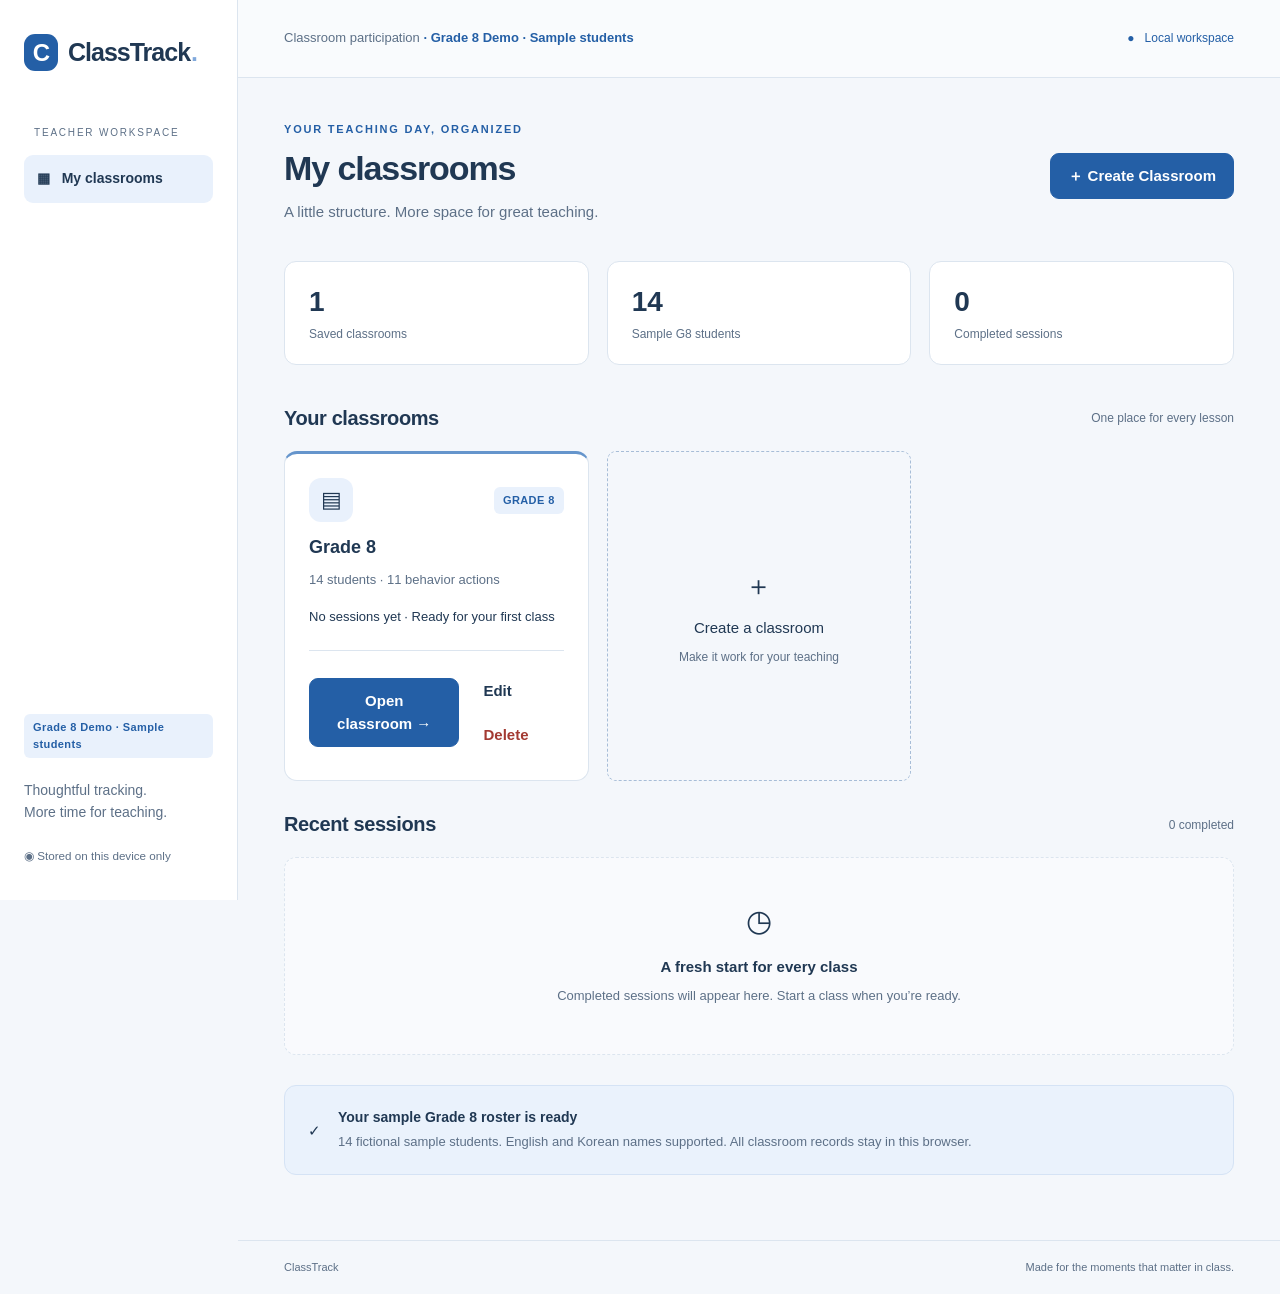
==== index.html @ 6fb03957 "Publish ClassTrack demo with fictional students" ====
<!doctype html><html lang="en"><head><meta charset="UTF-8"><meta name="viewport" content="width=device-width,initial-scale=1"><meta name="description" content="ClassTrack — local classroom participation tracking"><meta http-equiv="Content-Security-Policy" content="default-src 'self'; script-src 'self'; style-src 'self'; connect-src 'self'; img-src 'self' data:; object-src 'none'; base-uri 'none'"><title>ClassTrack · Grade 8</title><link rel="stylesheet" href="style.css?v=blue-1"><script src="app.js" defer></script></head><body><aside><a class="brand" href="#home"><span class="logo">C</span>ClassTrack<span class="dot">.</span></a><div class="workspace">TEACHER WORKSPACE</div><a class="nav" href="#home">▦ &nbsp; My classrooms</a><div class="aside-bottom"><span class="badge">Grade 8 Demo · Sample students</span><p>Thoughtful tracking.<br>More time for teaching.</p><small>◉ Stored on this device only</small></div></aside><div class="shell"><header><span>Classroom participation <span class="prototype-label">· Grade 8 Demo · Sample students</span></span><span class="local">● &nbsp; Local workspace</span></header><main id="app"><p>Importing Grade 8 roster…</p></main><footer>ClassTrack <span>Made for the moments that matter in class.</span></footer></div><dialog id="modal"></dialog><div id="toast" role="status" aria-live="polite"></div></body></html>
---- style.css ----
:root{--ink:#203853;--muted:#5d7087;--accent:#245fa6;--line:#dce5ef;--paper:#fff;--bg:#f4f7fb;--soft:#e9f1fc}*{box-sizing:border-box}body{margin:0;background:var(--bg);color:var(--ink);font:15px/1.55 -apple-system,BlinkMacSystemFont,"Segoe UI",sans-serif}button,input,select{font:inherit}button,a,input,select{touch-action:manipulation}button,a{ -webkit-tap-highlight-color:transparent}button{cursor:pointer;min-height:44px;padding:10px 17px;border:1px solid var(--line);border-radius:9px;background:white;color:var(--ink);font-weight:600}button:hover{background:var(--soft);border-color:#99b5d6}.primary{background:var(--accent);color:white;border-color:var(--accent)}.primary:hover{background:#1b4982}.danger{color:#a33a32;border-color:#e8c6c1}.text-btn{border:0;background:transparent;padding:8px}.small{font-size:13px}a{color:inherit;text-decoration:none}a:hover{text-decoration:underline}:focus-visible{outline:3px solid #ca8b32;outline-offset:4px}aside{position:fixed;inset:0 auto 0 0;width:238px;background:#fff;border-right:1px solid var(--line);padding:33px 24px;display:flex;flex-direction:column}.brand{font-weight:750;font-size:25px;display:flex;align-items:center;gap:10px;letter-spacing:-1px}.logo{display:grid;place-items:center;width:34px;height:37px;color:white;background:var(--accent);border-radius:11px;font-size:24px}.dot{color:#81a9dc;margin-left:-9px}.workspace{font-size:10px;letter-spacing:1.8px;color:var(--muted);margin:53px 10px 15px}.nav{padding:13px;border-radius:9px;background:var(--soft);font-weight:600;font-size:14px}.aside-bottom{margin-top:auto;font-size:14px}.aside-bottom p{margin:22px 0;color:var(--muted)}small{color:var(--muted)}.badge{display:inline-block;font-size:11px;font-weight:700;padding:5px 9px;border-radius:6px;background:var(--soft);color:var(--accent);letter-spacing:.4px}.shell{margin-left:238px}header{height:78px;padding:0 46px;border-bottom:1px solid var(--line);display:flex;align-items:center;justify-content:space-between;color:var(--muted);font-size:13px;background:#ffffff80}.local{color:var(--accent);font-size:12px}main{max-width:1400px;margin:auto;padding:43px 46px 65px;min-height:calc(100vh - 140px)}h1{font-size:34px;line-height:1.25;letter-spacing:-1.1px;margin:9px 0 10px}h2{font-size:20px;letter-spacing:-.4px;margin:0}h3{font-size:18px;margin:12px 0 5px}p{margin:8px 0;color:var(--muted)}.eyebrow{font-size:11px;font-weight:700;letter-spacing:1.8px;color:var(--accent)}.heading,.section-head,.row{display:flex;align-items:center;justify-content:space-between;gap:16px}.heading{margin-bottom:30px}.stats{display:grid;grid-template-columns:repeat(3,1fr);gap:18px;margin:28px 0 38px}.stat{background:white;border:1px solid var(--line);border-radius:12px;padding:20px 24px}.stat strong{display:block;font-size:28px;font-weight:650;line-height:1.4}.stat span{font-size:12px;color:var(--muted)}.section-head{margin:28px 0 17px}.grid{display:grid;grid-template-columns:repeat(3,minmax(0,1fr));gap:18px}.class-card,.panel,.student{background:#fff;border:1px solid var(--line);border-radius:13px;padding:24px}.class-card{border-top:3px solid #6595cc}.class-icon{width:44px;height:44px;display:grid;place-items:center;background:var(--soft);border-radius:12px;font-size:22px}.card-meta{font-size:13px;margin:17px 0 23px}.class-card > .row:last-child{border-top:1px solid var(--line);padding-top:17px}.new-card{border:1px dashed #a7bdd7;background:transparent;min-height:250px;display:flex;flex-direction:column;align-items:center;justify-content:center;gap:8px;font-weight:500}.new-card strong{font-size:27px;font-weight:400}.empty{text-align:center;padding:40px 20px;border:1px dashed var(--line);border-radius:12px;background:#ffffff70}.empty .symbol{font-size:30px;margin-bottom:10px}.empty p{font-size:13px}.callout{margin-top:30px;background:#eaf2fc;border:1px solid #d5e3f5;border-radius:12px;padding:19px 23px;display:flex;gap:17px;align-items:center}.callout p{font-size:13px;margin:3px 0}.callout strong{font-size:14px}footer{display:flex;justify-content:space-between;padding:18px 46px;border-top:1px solid var(--line);color:var(--muted);font-size:11px}input:not([type=checkbox]),select{min-height:44px;border:1px solid #b5c6dc;border-radius:8px;padding:9px 12px;background:#fff;color:var(--ink);max-width:100%}label{font-weight:600;font-size:13px}label.field{display:grid;gap:6px;margin:18px 0}input[type=checkbox]{width:19px;height:19px;accent-color:var(--accent);flex-shrink:0}dialog{width:min(880px,95vw);max-height:92vh;overflow:auto;border:1px solid var(--line);border-radius:16px;padding:30px;color:var(--ink);box-shadow:0 30px 100px #18345330}dialog::backdrop{background:#18345366;backdrop-filter:blur(3px)}.form-grid{display:grid;grid-template-columns:1fr 1fr;gap:28px}.checklist{max-height:320px;overflow:auto;margin:12px 0;border:1px solid var(--line);border-radius:10px}.check-row{display:flex;align-items:center;gap:12px;padding:11px 13px;border-bottom:1px solid #edf2f8;font-size:14px}.check-row span{flex:1}.check-row small{display:block;font-weight:400}.action-row{display:flex;gap:8px;align-items:center;padding:8px 0}.action-row label{flex:1;font-size:12px}.action-row input[type=number]{width:75px}.dialog-foot{display:flex;justify-content:flex-end;gap:9px;margin-top:25px;padding-top:20px;border-top:1px solid var(--line)}.error{color:#ad342b;font-size:13px}.toolbar{display:flex;gap:12px;margin:24px 0;flex-wrap:wrap}.toolbar input{flex:1;min-width:180px}.students{display:grid;grid-template-columns:repeat(3,minmax(0,1fr));gap:14px}.student{padding:0;overflow:hidden}.student-trigger{border:0;border-radius:0;width:100%;text-align:left;padding:19px;display:flex;gap:12px;align-items:center;font-weight:400}.avatar{border-radius:50%;width:40px;height:40px;display:grid;place-items:center;background:#e8eff9;font-size:12px;font-weight:700;flex-shrink:0}.student-name{flex:1}.student-name b{font-size:14px;display:block}.student-name small{display:block;font-size:12px}.score{font-size:23px;font-weight:650;text-align:right}.score small{display:block;font-size:10px;font-weight:400}.action-menu{padding:10px;display:grid;gap:7px;background:#f0f5fc;border-top:1px solid var(--line)}.action-menu button{display:flex;justify-content:space-between;text-align:left;font-size:12px;gap:8px}.live-layout{display:grid;grid-template-columns:minmax(0,1fr) 280px;gap:24px}.live-layout .students{grid-template-columns:repeat(2,minmax(0,1fr))}.feed{padding:20px}.feed-item{border-bottom:1px solid var(--line);padding:16px 0;font-size:12px}.feed-item strong{display:block}.feed-item .row{gap:6px}.chips{display:flex;flex-wrap:wrap;gap:8px;margin:16px 0}.chip{font-size:12px;background:var(--soft);padding:7px 11px;border-radius:6px}.session-row{display:flex;align-items:center;justify-content:space-between;gap:16px;background:white;border:1px solid var(--line);padding:17px 22px;border-radius:10px;margin:10px 0}.table-wrap{overflow-x:auto;background:white;border:1px solid var(--line);border-radius:12px}table{border-collapse:collapse;width:100%;font-size:13px}th,td{text-align:left;padding:16px 20px;border-bottom:1px solid var(--line);vertical-align:top}th{background:#edf3fb;font-size:11px;letter-spacing:.5px}td small{display:block}.back{font-size:12px;display:inline-block;margin-bottom:18px;color:var(--muted)}#toast{position:fixed;bottom:25px;left:50%;transform:translateX(-50%);background:#203853;color:white;border-radius:10px;padding:12px 22px;box-shadow:0 5px 25px #0002;display:none;z-index:5}.live-badge{color:#245fa6;background:#e1edfc;padding:5px 10px;border-radius:7px;font-size:12px}.timer{font-variant-numeric:tabular-nums}.hint{font-size:12px;color:var(--muted)}.history-chart{display:flex;gap:10px;align-items:end;min-height:100px;margin:15px 0}.history-chart div{background:var(--soft);padding:10px;border-radius:7px;font-size:12px;text-align:center;min-width:75px}.history-chart b{display:block;font-size:20px}@media(min-width:1500px){.live-layout .students{grid-template-columns:repeat(3,minmax(0,1fr))}}@media(max-width:1100px){aside{width:200px;padding:26px 17px}.shell{margin-left:200px}main{padding:30px 25px}.grid,.students{grid-template-columns:repeat(2,minmax(0,1fr))}.live-layout{grid-template-columns:1fr}.feed{margin-top:10px}header{padding:0 25px}}@media(max-width:700px){aside{position:static;width:auto;padding:15px 20px;display:flex;flex-direction:row;justify-content:space-between;align-items:center}.brand{font-size:22px}.workspace,.aside-bottom,.nav{display:none}.shell{margin:0}header{height:48px;padding:0 20px;font-size:11px}main{padding:28px 18px}.heading{align-items:flex-start;flex-wrap:wrap}h1{font-size:29px}.stats{gap:8px;margin:20px 0}.stat{padding:14px 12px}.stat strong{font-size:24px}.stat span{font-size:10px}.grid,.students,.live-layout .students,.form-grid{grid-template-columns:1fr}.form-grid{gap:5px}.new-card{min-height:130px}.class-card{padding:20px}.row{flex-wrap:wrap}.student-trigger .row{flex-wrap:nowrap}.session-row{padding:15px}.callout{align-items:start}footer{padding:18px}footer span{display:none}dialog{padding:22px}.section-head h2{font-size:18px}.heading button{flex-shrink:0}}

header .prototype-label{color:var(--accent);font-weight:600}.history-chart{overflow-x:auto}.checklist:focus-within{border-color:var(--accent)}
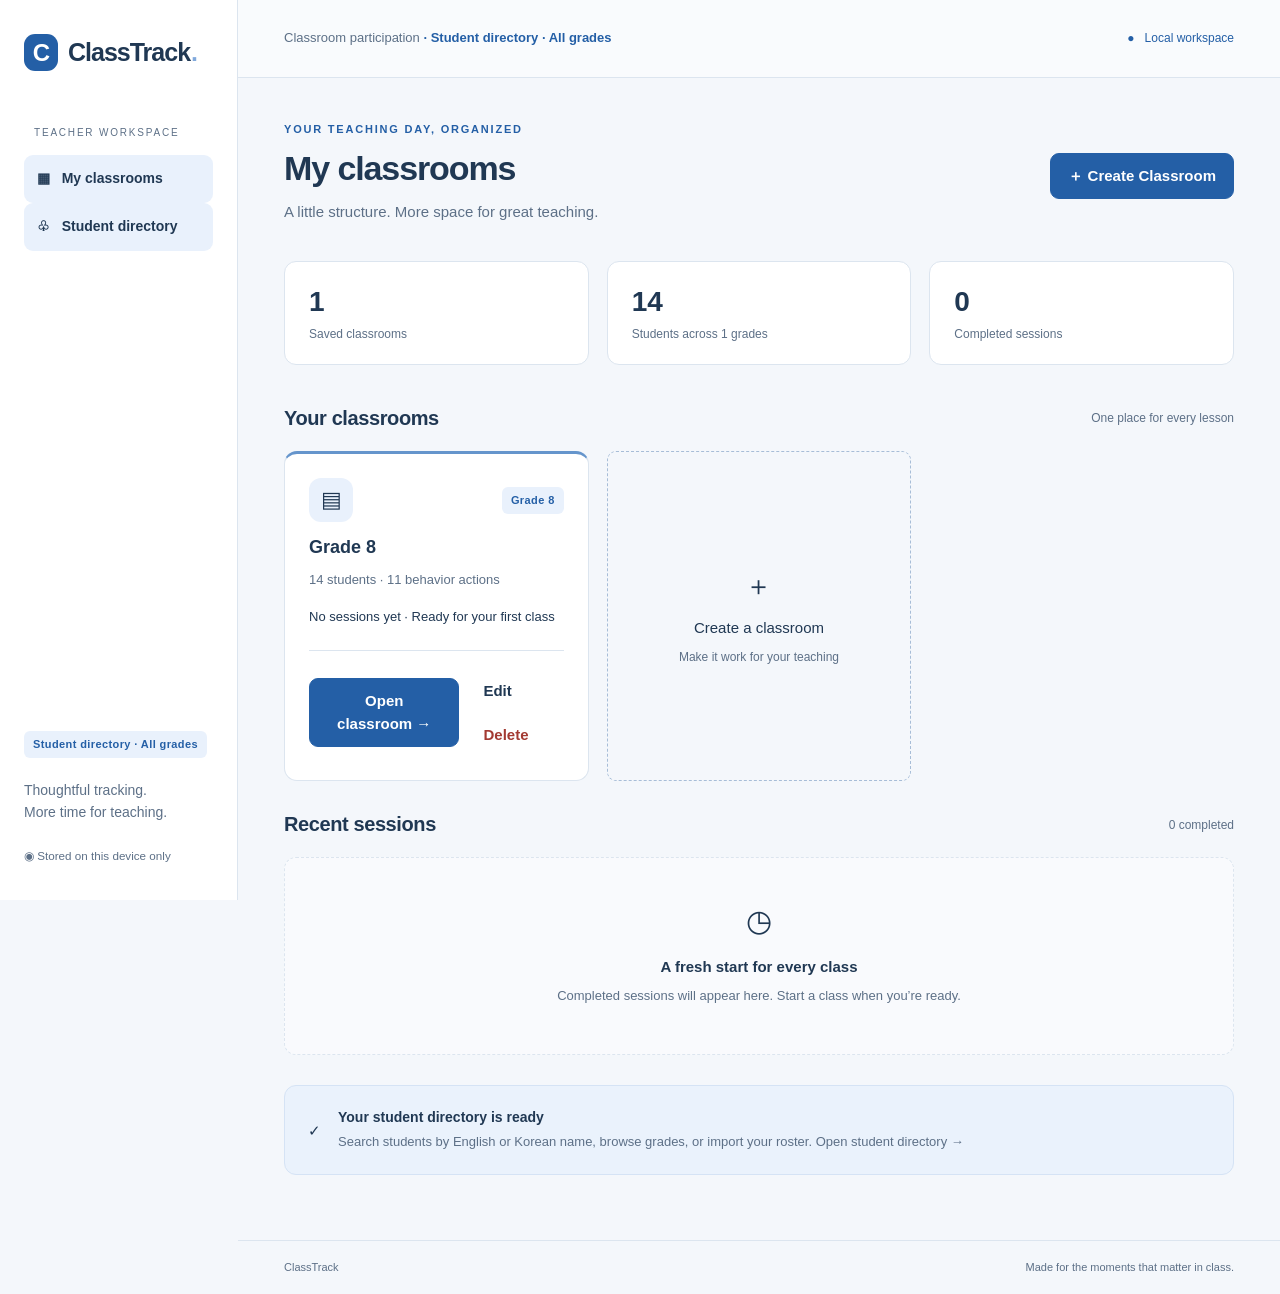
==== commit eb55932e: "Add searchable student directory and grade roster imports" ====
--- a/index.html
+++ b/index.html
@@ -1 +1 @@
-<!doctype html><html lang="en"><head><meta charset="UTF-8"><meta name="viewport" content="width=device-width,initial-scale=1"><meta name="description" content="ClassTrack — local classroom participation tracking"><meta http-equiv="Content-Security-Policy" content="default-src 'self'; script-src 'self'; style-src 'self'; connect-src 'self'; img-src 'self' data:; object-src 'none'; base-uri 'none'"><title>ClassTrack · Grade 8</title><link rel="stylesheet" href="style.css?v=blue-1"><script src="app.js" defer></script></head><body><aside><a class="brand" href="#home"><span class="logo">C</span>ClassTrack<span class="dot">.</span></a><div class="workspace">TEACHER WORKSPACE</div><a class="nav" href="#home">▦ &nbsp; My classrooms</a><div class="aside-bottom"><span class="badge">Grade 8 Demo · Sample students</span><p>Thoughtful tracking.<br>More time for teaching.</p><small>◉ Stored on this device only</small></div></aside><div class="shell"><header><span>Classroom participation <span class="prototype-label">· Grade 8 Demo · Sample students</span></span><span class="local">● &nbsp; Local workspace</span></header><main id="app"><p>Importing Grade 8 roster…</p></main><footer>ClassTrack <span>Made for the moments that matter in class.</span></footer></div><dialog id="modal"></dialog><div id="toast" role="status" aria-live="polite"></div></body></html>
+<!doctype html><html lang="en"><head><meta charset="UTF-8"><meta name="viewport" content="width=device-width,initial-scale=1"><meta name="description" content="ClassTrack — local classroom participation tracking"><meta http-equiv="Content-Security-Policy" content="default-src 'self'; script-src 'self'; style-src 'self'; connect-src 'self'; img-src 'self' data:; object-src 'none'; base-uri 'none'"><title>ClassTrack · Classrooms</title><link rel="stylesheet" href="style.css?v=blue-1"><script src="app.js" defer></script></head><body><aside><a class="brand" href="#home"><span class="logo">C</span>ClassTrack<span class="dot">.</span></a><div class="workspace">TEACHER WORKSPACE</div><a class="nav" href="#home">▦ &nbsp; My classrooms</a><a class="nav" href="#students">♧ &nbsp; Student directory</a><div class="aside-bottom"><span class="badge">Student directory · All grades</span><p>Thoughtful tracking.<br>More time for teaching.</p><small>◉ Stored on this device only</small></div></aside><div class="shell"><header><span>Classroom participation <span class="prototype-label">· Student directory · All grades</span></span><span class="local">● &nbsp; Local workspace</span></header><main id="app"><p>Loading your workspace…</p></main><footer>ClassTrack <span>Made for the moments that matter in class.</span></footer></div><dialog id="modal"></dialog><div id="toast" role="status" aria-live="polite"></div></body></html>
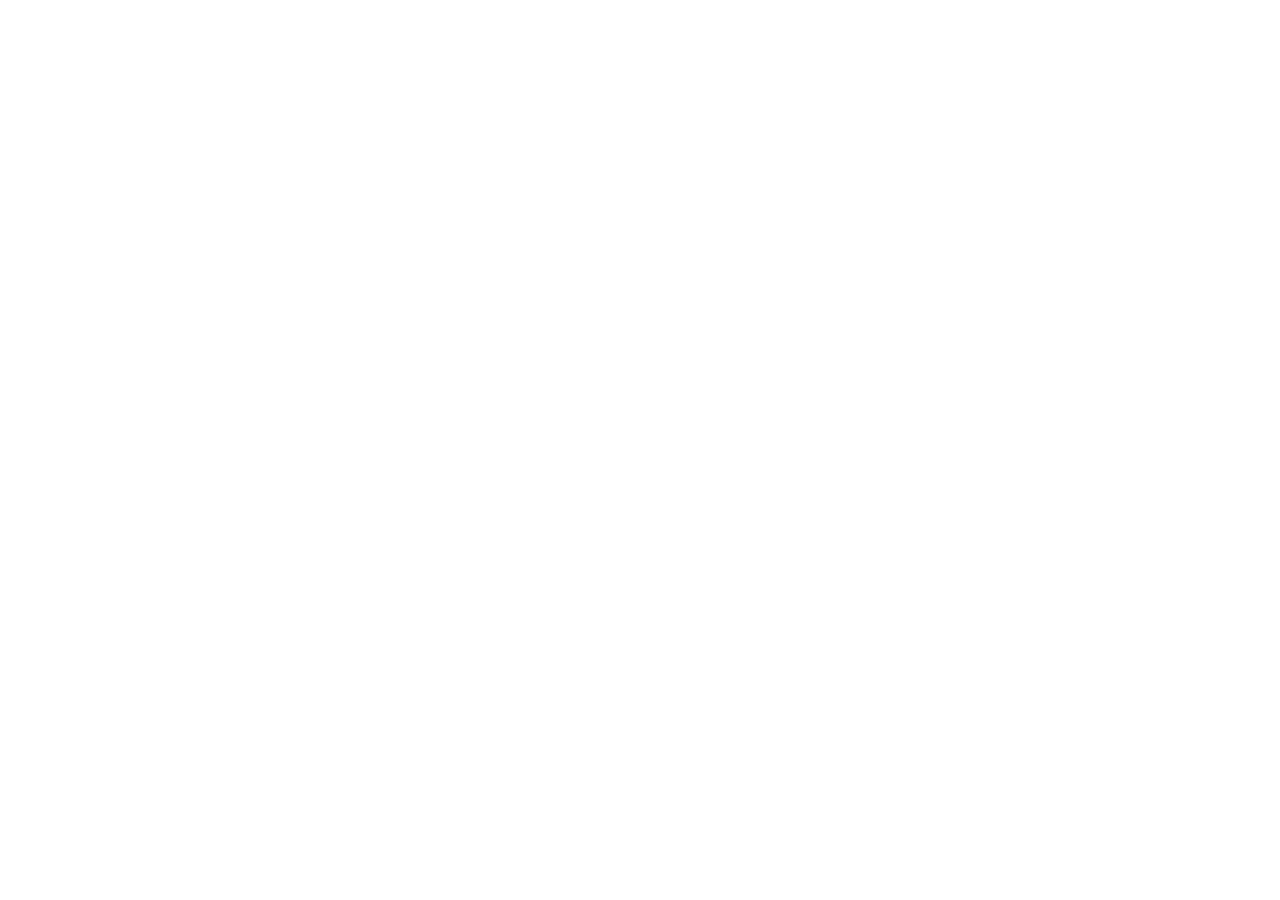
==== commit d2245177: "Open account-enabled ClassTrack from the existing site link" ====
--- a/index.html
+++ b/index.html
@@ -1 +1 @@
-<!doctype html><html lang="en"><head><meta charset="UTF-8"><meta name="viewport" content="width=device-width,initial-scale=1"><meta name="description" content="ClassTrack — local classroom participation tracking"><meta http-equiv="Content-Security-Policy" content="default-src 'self'; script-src 'self'; style-src 'self'; connect-src 'self'; img-src 'self' data:; object-src 'none'; base-uri 'none'"><title>ClassTrack · Classrooms</title><link rel="stylesheet" href="style.css?v=blue-1"><script src="app.js" defer></script></head><body><aside><a class="brand" href="#home"><span class="logo">C</span>ClassTrack<span class="dot">.</span></a><div class="workspace">TEACHER WORKSPACE</div><a class="nav" href="#home">▦ &nbsp; My classrooms</a><a class="nav" href="#students">♧ &nbsp; Student directory</a><div class="aside-bottom"><span class="badge">Student directory · All grades</span><p>Thoughtful tracking.<br>More time for teaching.</p><small>◉ Stored on this device only</small></div></aside><div class="shell"><header><span>Classroom participation <span class="prototype-label">· Student directory · All grades</span></span><span class="local">● &nbsp; Local workspace</span></header><main id="app"><p>Loading your workspace…</p></main><footer>ClassTrack <span>Made for the moments that matter in class.</span></footer></div><dialog id="modal"></dialog><div id="toast" role="status" aria-live="polite"></div></body></html>
+<!doctype html><html lang="en"><head><meta charset="utf-8"><meta name="viewport" content="width=device-width,initial-scale=1"><meta name="description" content="ClassTrack — sign in to your saved classrooms"><meta http-equiv="Content-Security-Policy" content="default-src 'self'; script-src 'self'; style-src 'self'; object-src 'none'; base-uri 'none'"><title>Open ClassTrack</title><link rel="stylesheet" href="style.css?v=accounts-2"><script src="redirect.js?v=accounts-2" defer></script></head><body><main><div class="panel"><a class="brand" href="https://classtrack-participation-ahin.songhui.chatgpt.site"><span class="logo">C</span>ClassTrack<span class="dot">.</span></a><h1>Your classrooms, saved to your account.</h1><p>ClassTrack has moved to support accounts and automatic saving. Sign in or create an account to open your grade classrooms and full student directory.</p><p><a class="primary" href="https://classtrack-participation-ahin.songhui.chatgpt.site">Open ClassTrack →</a></p><p class="hint">Access follows the ClassTrack site's sharing settings. Previous demo records remain in this browser.</p><a href="demo.html#home">Previous demo workspace</a></div></main></body></html>
